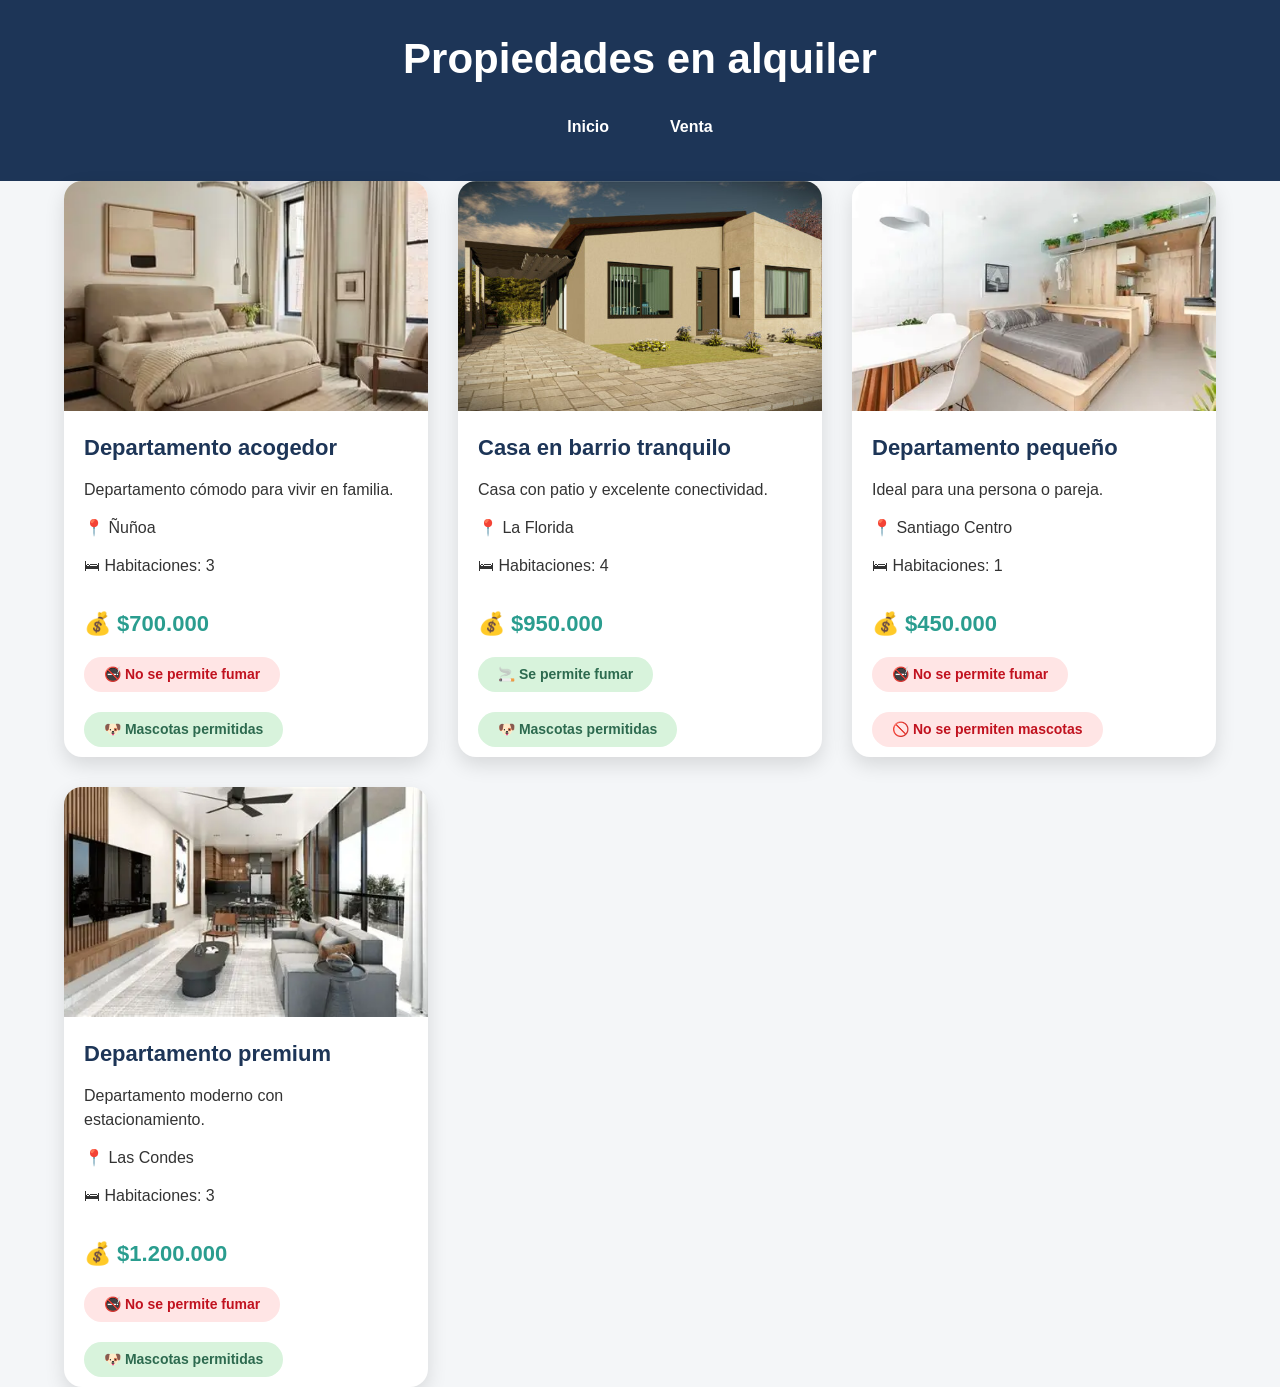
==== propiedades_alquiler.html @ 7e21d227 "Primer commit - Desafío Inmobiliaria" ====
<!DOCTYPE html>
<html lang="es">

<head>

<meta charset="UTF-8">
<meta name="viewport" content="width=device-width, initial-scale=1.0">

<title>Propiedades en alquiler</title>

<link rel="stylesheet" href="assets/css/style.css">

</head>


<body>


<header>

<h1>Propiedades en alquiler</h1>

<nav>
<a href="index.html">Inicio</a>
<a href="propiedades_venta.html">Venta</a>
</nav>

</header>


<main>

<div id="alquiler-container" class="propiedades"></div>

</main>


<script src="assets/js/alquiler.js"></script>


</body>

</html>
---- assets/css/style.css ----
/* =========================
   RESET GENERAL
========================= */

*{
    margin:0;
    padding:0;
    box-sizing:border-box;
}


/* =========================
   BODY
========================= */

body{

    font-family:'Segoe UI', Arial, sans-serif;
    background:#f4f6f8;
    color:#333;

}


/* =========================
   HEADER
========================= */

header{

    background:#1d3557;
    color:white;
    padding:35px 20px;
    text-align:center;

}


header h1{

    font-size:42px;
    margin-bottom:25px;

}



/* =========================
   MENU
========================= */

nav{

    display:flex;
    justify-content:center;
    gap:25px;
    flex-wrap:wrap;

}


nav a{

    color:white;
    text-decoration:none;
    font-weight:bold;
    padding:10px 18px;
    border-radius:25px;
    transition:.3s;

}


nav a:hover{

    background:white;
    color:#1d3557;

}



/* =========================
   HERO
========================= */

.hero{

    width:90%;
    max-width:1200px;

    height:380px;

    margin:40px auto;

    background:

    linear-gradient(
        rgba(0,0,0,.45),
        rgba(0,0,0,.45)
    ),

    url("../img/hero.jpg");


    background-size:cover;

    background-position:center;


    display:flex;

    justify-content:center;

    align-items:center;


    text-align:center;

    border-radius:20px;

}



.hero-text{

    color:white;

    padding:20px;

}


.hero-text h2{

    color:white;

    font-size:42px;

    margin-bottom:20px;

}


.hero-text p{

    font-size:22px;

}




/* =========================
   CONTENIDO PRINCIPAL
========================= */

main{

    width:90%;

    max-width:1200px;

    margin:auto;

}



section{

    margin-bottom:70px;

}



section h2{

    color:#1d3557;

    font-size:32px;

    margin-bottom:30px;

}



/* =========================
   GRID PROPIEDADES
========================= */

.propiedades{

    display:grid;

    grid-template-columns:
    repeat(auto-fit,minmax(280px,1fr));


    gap:30px;

}



/* =========================
   TARJETAS
========================= */

.card{

    background:white;

    border-radius:18px;

    overflow:hidden;

    box-shadow:
    0 8px 20px rgba(0,0,0,.12);


    transition:.3s;

}



.card:hover{

    transform:translateY(-8px);

    box-shadow:
    0 15px 30px rgba(0,0,0,.18);

}



/* IMAGENES */

.card img{

    width:100%;

    height:230px;

    object-fit:cover;

}



/* TITULOS */

.card h3{

    color:#1d3557;

    font-size:22px;

    padding:20px 20px 10px;

}



/* TEXTOS */

.card p{

    padding:7px 20px;

    line-height:1.5;

}



/* =========================
   PRECIO
========================= */

.precio{

    color:#2a9d8f;

    font-size:22px;

    font-weight:bold;

    margin-top:15px;

}



/* =========================
   ETIQUETAS
========================= */

.permitido,
.prohibido{

    display:inline-block;

    margin:10px 20px;

    padding:8px 14px;

    border-radius:20px;

    font-size:14px;

    font-weight:bold;

}



.permitido{

    background:#d8f3dc;

    color:#2d6a4f;

}



.prohibido{

    background:#ffe5e5;

    color:#c1121f;

}




/* =========================
   BOTONES
========================= */

.boton{

    display:inline-block;

    margin-top:30px;

    padding:14px 30px;


    background:#e63946;

    color:white;


    text-decoration:none;

    font-weight:bold;


    border-radius:30px;


    transition:.3s;

}



.boton:hover{

    background:#c1121f;

    transform:scale(1.05);

}




/* =========================
   RESPONSIVE
========================= */


@media(max-width:768px){


    header h1{

        font-size:32px;

    }



    .hero{

        height:300px;

    }



    .hero-text h2{

        font-size:30px;

    }



    .hero-text p{

        font-size:18px;

    }



    nav{

        flex-direction:column;

        align-items:center;

    }



    main{

        width:95%;

    }

}
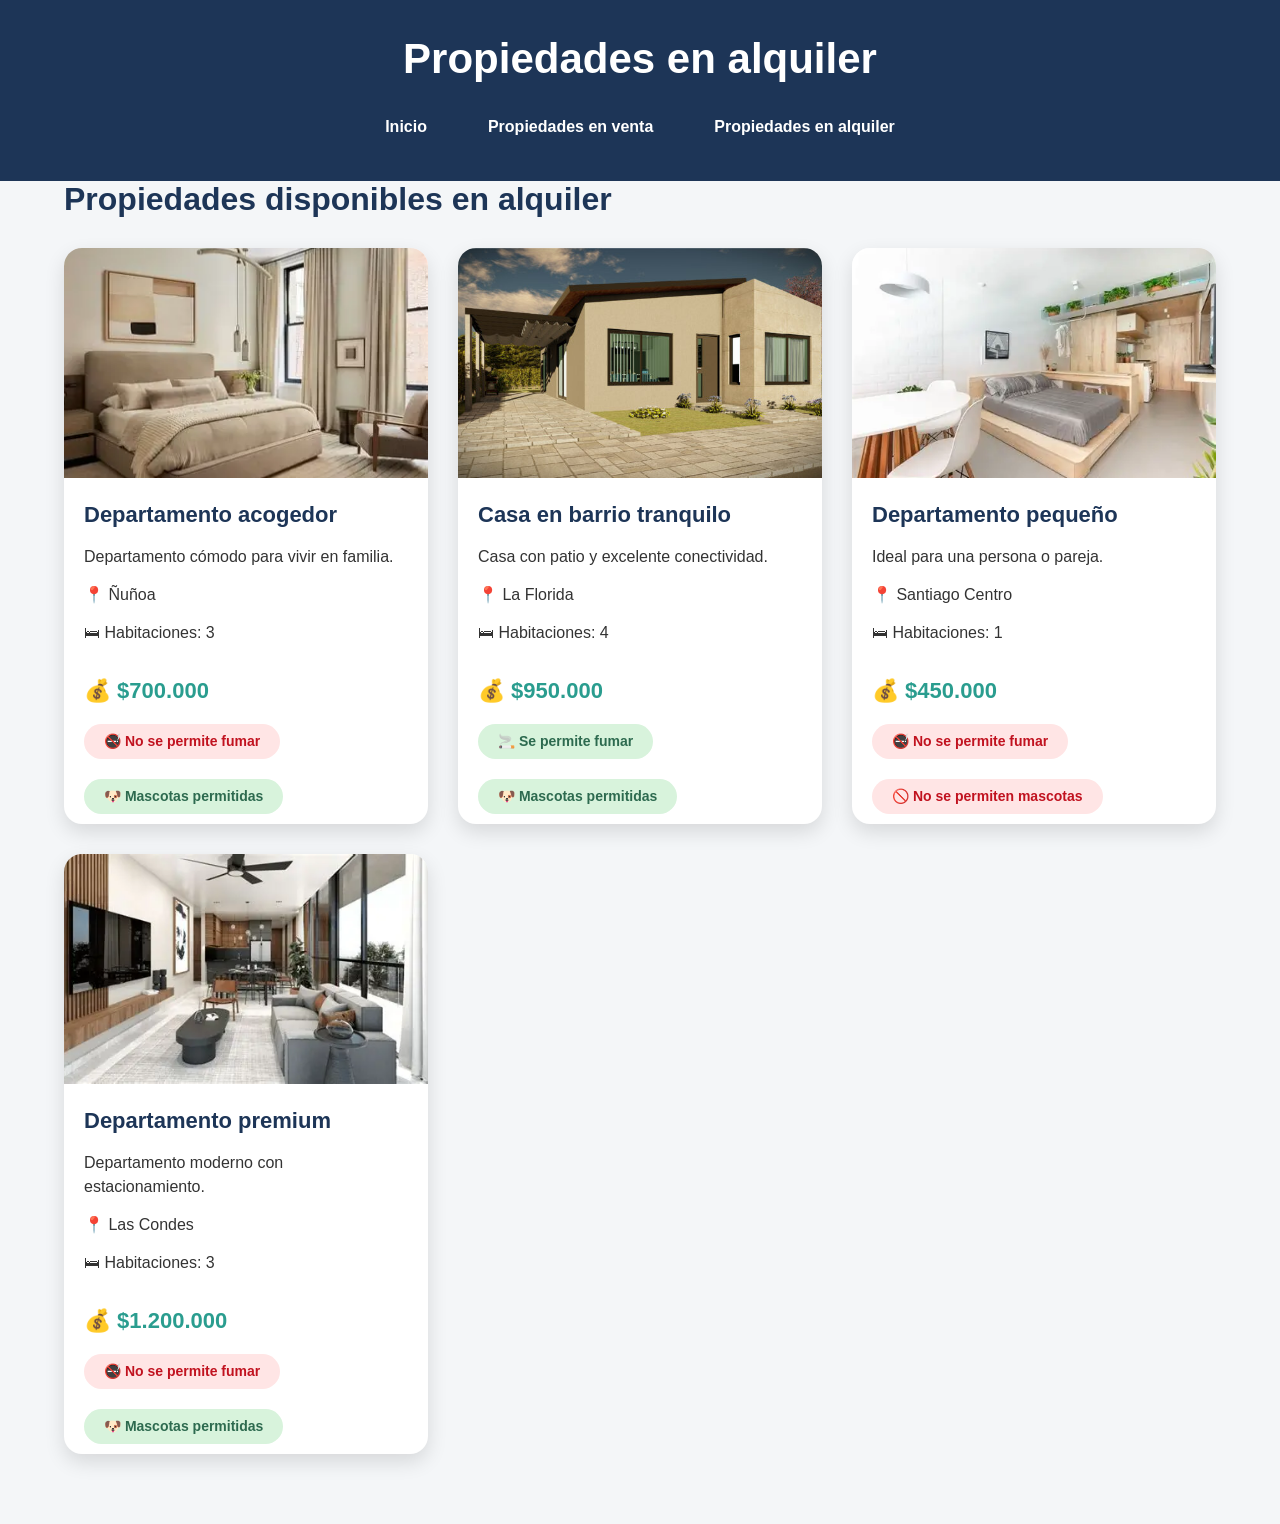
==== commit 36e98281: "Corrige navegación de páginas inmobiliaria" ====
--- a/propiedades_alquiler.html
+++ b/propiedades_alquiler.html
@@ -20,19 +20,50 @@
 
 <h1>Propiedades en alquiler</h1>
 
+
 <nav>
-<a href="index.html">Inicio</a>
-<a href="propiedades_venta.html">Venta</a>
+
+<a href="index.html">
+Inicio
+</a>
+
+<a href="propiedades_venta.html">
+Propiedades en venta
+</a>
+
+<a href="propiedades_alquiler.html">
+Propiedades en alquiler
+</a>
+
 </nav>
+
 
 </header>
 
 
+
 <main>
 
-<div id="alquiler-container" class="propiedades"></div>
+
+<section>
+
+<h2>
+Propiedades disponibles en alquiler
+</h2>
+
+
+<div 
+id="alquiler-container" 
+class="propiedades">
+
+</div>
+
+
+</section>
+
 
 </main>
+
 
 
 <script src="assets/js/alquiler.js"></script>
